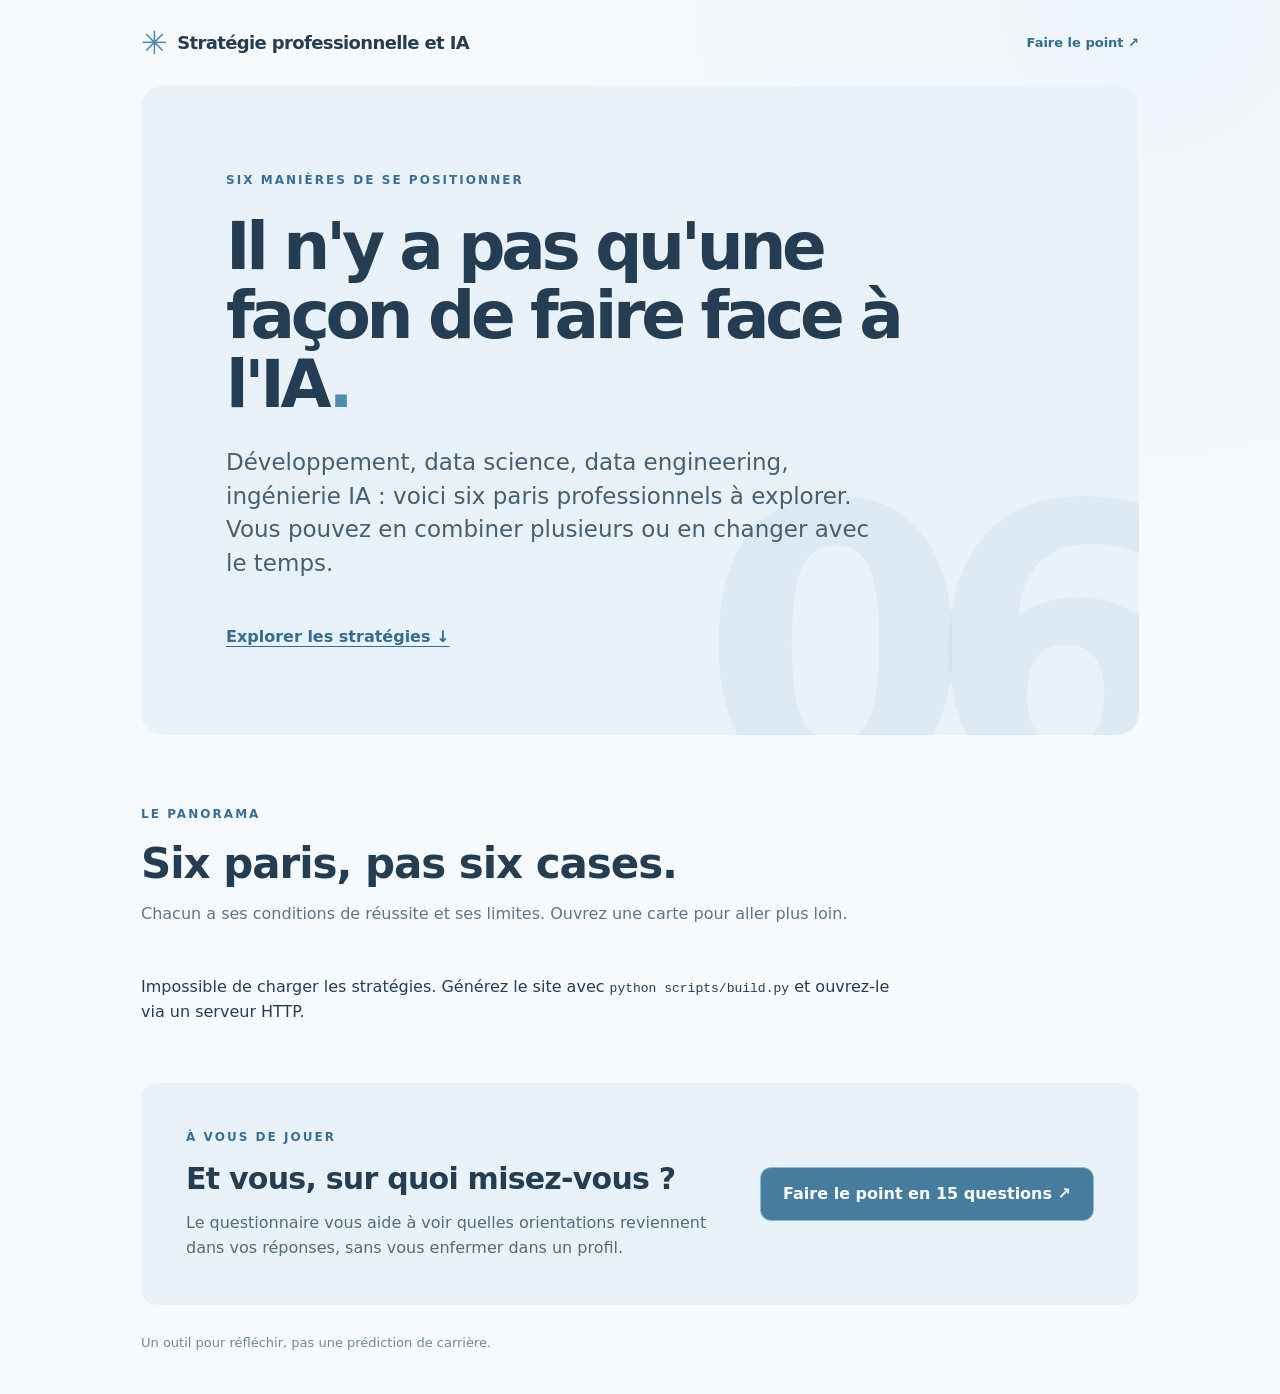
==== web/strategies.html @ f97ac29d "v1" ====
<!doctype html>
<html lang="fr">
<head>
  <meta charset="utf-8">
  <meta name="viewport" content="width=device-width, initial-scale=1">
  <meta name="theme-color" content="#f7fafc">
  <title>Les stratégies · Stratégie professionnelle et IA</title>
  <link rel="stylesheet" href="./styles.css">
  <script type="module" src="./strategies.js"></script>
</head>
<body>
  <main class="shell">
    <header class="masthead"><span class="mark" aria-hidden="true">✳</span><a class="brand-title brand-link" href="./">Stratégie professionnelle et IA</a><a class="nav-link" href="./">Faire le point ↗</a></header>
    <section class="strategy-hero" aria-labelledby="strategies-title">
      <p class="eyebrow">Six manières de se positionner</p>
      <h1 id="strategies-title">Il n'y a pas qu'une façon de faire face à l'IA<span class="accent">.</span></h1>
      <p class="lead">Développement, data science, data engineering, ingénierie IA&nbsp;: voici six paris professionnels à explorer. Vous pouvez en combiner plusieurs ou en changer avec le temps.</p>
      <a class="hero-anchor" href="#les-strategies">Explorer les stratégies ↓</a>
    </section>
    <section id="les-strategies" aria-labelledby="list-title">
      <div class="strategy-section-head"><p class="eyebrow">Le panorama</p><h2 id="list-title">Six paris, pas six cases.</h2><p>Chacun a ses conditions de réussite et ses limites. Ouvrez une carte pour aller plus loin.</p></div>
      <div id="strategy-cards" class="strategy-grid"></div>
      <p id="strategies-error" role="alert" hidden>Impossible de charger les stratégies. Générez le site avec <code>python scripts/build.py</code> et ouvrez-le via un serveur HTTP.</p>
    </section>
    <aside id="cross-cutting" class="strategy-aside" hidden></aside>
    <section class="strategy-cta"><div><p class="eyebrow">À vous de jouer</p><h2>Et vous, sur quoi misez-vous&nbsp;?</h2><p>Le questionnaire vous aide à voir quelles orientations reviennent dans vos réponses, sans vous enfermer dans un profil.</p></div><a class="primary cta-link" href="./">Faire le point en 15 questions ↗</a></section>
    <footer>Un outil pour réfléchir, pas une prédiction de carrière.</footer>
  </main>
</body>
</html>
---- web/styles.css ----
:root { color-scheme: light; font-family: system-ui, -apple-system, BlinkMacSystemFont, "Segoe UI", sans-serif; background: #f7fafc; color: #243d53; }
* { box-sizing: border-box; }
[hidden] { display: none !important; }
body { margin: 0; line-height: 1.55; background: radial-gradient(circle at 90% 0%, #eef5fa 0, transparent 34%), #f7fafc; }
button, input { font: inherit; }
button { cursor: pointer; }
a { color: #326d96; }
a:hover { color: #244e70; }
:focus-visible { outline: 3px solid #ffbb70; outline-offset: 4px; }
.shell { max-width: 1050px; margin: 0 auto; padding: 0 26px 40px; }
.masthead { display: flex; align-items: center; gap: 10px; min-height: 86px; font-weight: 800; letter-spacing: -.035em; font-size: 18px; }
.mark { color: #528aac; font-size: 32px; line-height: 1; }
.brand-title { line-height: 1.2; }
.brand-link { color: inherit; text-decoration: none; }
.brand-link:hover { color: #326d96; }
.nav-link { margin-left: auto; white-space: nowrap; font-size: 13px; font-weight: 690; letter-spacing: 0; text-decoration: none; }
.panel { background: #fff; border: 1px solid #e3ebf0; border-radius: 22px; padding: clamp(25px, 5vw, 60px); box-shadow: 0 18px 60px #284d6810; }
.intro { position: relative; overflow: hidden; background: #eaf2f9; color: #243d53; padding-top: clamp(60px, 9vw, 112px); padding-bottom: clamp(60px, 9vw, 108px); border: 0; }
.intro::after { content: "✳"; position: absolute; right: -65px; top: -145px; font-size: clamp(300px, 47vw, 530px); line-height: 1; color: #84b7d329; pointer-events: none; }
.intro > * { position: relative; z-index: 1; }
.intro-note { color: #526b7e; font-size: 13px; margin-top: 42px; }
.accent { color: #508bb0; }
.eyebrow { text-transform: uppercase; letter-spacing: .17em; font-size: 12px; color: #386f97; font-weight: 800; margin: 0 0 22px; }
h1 { font-size: clamp(36px, 6.5vw, 71px); letter-spacing: -.065em; line-height: 1.05; max-width: 790px; margin: 0 0 27px; }
h2 { font-size: clamp(23px, 3vw, 30px); letter-spacing: -.025em; margin: 34px 0 8px; }
h3 { margin: 24px 0 7px; font-size: 18px; }
p { max-width: 770px; }
.lead { font-size: clamp(19px, 2.6vw, 23px); line-height: 1.45; max-width: 625px; color: #465f73; }
.muted { color: #6c8190; }
.actions { display: flex; flex-wrap: wrap; align-items: center; gap: 17px; margin-top: 34px; }
.primary, .secondary { border-radius: 11px; border: 1px solid #8bb8d2; padding: 14px 22px; font-weight: 750; }
.primary { background: #467c9e; color: white; }
.primary:hover { background: #33698c; }
.secondary { color: #326d96; border-color: #d0e0e9; background: transparent; }
.secondary:hover { background: #f1f7fa; }
.share-tools button:disabled { opacity: .5; cursor: wait; }
.text-button { border: 0; padding: 12px 0; background: none; color: #326d96; text-decoration: underline; font-size: 14px; font-weight: 650; }
.progress-track { height: 8px; background: #edf3f6; border-radius: 8px; margin: 1px 0 52px; overflow: hidden; }
#progress-fill { height: 100%; width: 0; background: #78acc9; transition: width .2s ease; }
#question-content h1 { font-size: clamp(30px, 4.4vw, 49px); max-width: 800px; margin-bottom: 27px; }
fieldset { margin: 0; border: 0; padding: 0; width: 100%; }
legend { font-weight: 720; margin-bottom: 18px; }
.options { display: grid; gap: 12px; }
.option { display: flex; align-items: center; gap: 15px; border: 1px solid #e0eaf0; border-radius: 13px; padding: 18px 20px; cursor: pointer; background: #fafcfe; transition: border-color .15s, background-color .15s, transform .15s; }
.option:hover { border-color: #79aac7; background: #f0f7fb; transform: translateX(3px); }
.option:has(input:checked) { background: #e9f3f9; border-color: #6197b8; box-shadow: inset 0 0 0 1px #6197b8; }
.option:has(input:focus-visible) { outline: 3px solid #ffbb70; outline-offset: 3px; }
.option input { accent-color: #477fa3; flex: 0 0 auto; margin: 0; width: 20px; height: 20px; }
.option span { line-height: 1.4; }
.options.scale { grid-template-columns: repeat(5, minmax(0, 1fr)); gap: 10px; }
.scale .option { justify-content: center; padding: 13px 3px; min-height: 91px; font-size: clamp(27px, 4vw, 41px); font-weight: 790; letter-spacing: -.06em; }
.scale .option input { position: absolute; opacity: 0; width: 1px; height: 1px; }
.scale-anchors { display: flex; justify-content: space-between; gap: 20px; color: #5f7587; font-size: 13px; margin: 10px 0 0; }
.scale-anchors span:last-child { text-align: right; }
.special-options { margin-top: 26px; display: flex; flex-wrap: wrap; gap: 9px 16px; }
.special-options .option { padding: 10px 14px; font-size: 13px; border: 0; background: #f0f4f7; }
.special-options .option input { width: 16px; height: 16px; }
.quiz-actions { justify-content: space-between; margin-top: 40px; }
.summary { padding: 26px 28px; border-left: 5px solid #87b7d2; background: #eaf2f9; color: #243d53; border-radius: 5px 14px 14px 5px; }
.summary h2 { margin: 0 0 6px; }
.summary p { margin: 5px 0; }
.summary .muted { color: #5f7587; }
.share-tools { margin: 5px 0 30px; padding-top: 12px; border-top: 1px solid #e2eaf0; }
.share-actions { display: flex; align-items: center; gap: 5px 20px; flex-wrap: wrap; }
.share-label { color: #63798b; font-size: 13px; margin-right: 8px; }
.share-tools .text-button { padding: 7px 0; font-size: 13px; font-weight: 550; }
.share-tools p { margin: 3px 0 0; font-size: 13px; color: #526b7e; }
.share-tools p:empty { display: none; }
.visuals { display: grid; grid-template-columns: minmax(0, 1.1fr) minmax(260px, 0.9fr); gap: 16px; align-items: center; margin: 24px 0; }
#radar svg { display: block; width: 100%; max-width: 550px; margin: auto; }
.grid-ring { fill: none; stroke: #dce8ef; stroke-width: 1; }
.grid-axis { stroke: #dce8ef; stroke-width: 1; }
.result-shape { fill: #8bbbd344; stroke: #568fb2; stroke-width: 3; }
.result-dot { fill: #467c9e; }
.radar-label { fill: #536d7f; font: 13px system-ui, sans-serif; }
.score-row { margin: 0 0 16px; }
.score-row-head { display: flex; justify-content: space-between; gap: 10px; font-size: 14px; margin-bottom: 5px; }
.score-row-head strong { white-space: nowrap; }
.bar { background: #e8f0f5; border-radius: 10px; height: 8px; overflow: hidden; }
.bar > span { display: block; height: 100%; background: #78acc9; }
.strategy-detail { border-top: 1px solid #e2eaf0; }
.strategy-detail:last-child { border-bottom: 1px solid #e2eaf0; }
.strategy-detail summary { display: flex; justify-content: space-between; align-items: center; padding: 19px 3px; cursor: pointer; font-weight: 720; gap: 10px; }
.strategy-detail summary::after { content: "+"; font-size: 21px; color: #467c9e; }
.strategy-detail[open] summary::after { content: "−"; }
.detail-body { padding: 0 5px 25px; }
.detail-body ul { padding-left: 22px; margin: 7px 0 16px; }
.detail-body li { margin-bottom: 6px; }
.missing-links { display: flex; flex-wrap: wrap; gap: 6px 18px; }
.method { margin: 24px 0; padding: 0 4px; }
.method details { border-top: 1px solid #dce8ef; border-bottom: 1px solid #dce8ef; padding: 16px 0; }
.method summary { cursor: pointer; font-weight: 680; }
footer { color: #718799; font-size: 13px; }
.strategy-hero { position: relative; overflow: hidden; background: #eaf2f9; border-radius: 22px; padding: clamp(38px, 7vw, 85px); }
.strategy-hero::after { content: "06"; position: absolute; right: -10px; bottom: -110px; font-size: clamp(240px, 35vw, 390px); font-weight: 850; letter-spacing: -.12em; line-height: 1; color: #6da5c11a; pointer-events: none; }
.strategy-hero > * { position: relative; z-index: 1; }
.strategy-hero h1 { max-width: 780px; font-size: clamp(38px, 6vw, 66px); }
.strategy-hero .lead { max-width: 670px; }
.hero-anchor { display: inline-block; margin-top: 22px; font-weight: 750; text-underline-offset: 4px; }
.strategy-section-head { margin: 70px 0 32px; }
.strategy-section-head h2 { font-size: clamp(29px, 4vw, 42px); margin: 0 0 6px; }
.strategy-section-head .eyebrow { margin-bottom: 8px; }
.strategy-section-head p:last-child { margin: 0; color: #5f7587; }
.strategy-grid { display: grid; grid-template-columns: repeat(2, minmax(0, 1fr)); align-items: start; gap: 18px; }
.discovery-card { position: relative; overflow: hidden; background: #fff; border: 1px solid #e2eaf0; border-top: 4px solid #96bdd4; box-shadow: 0 8px 26px #284d680a; border-radius: 15px; padding: clamp(22px, 3vw, 34px); transition: transform .18s, box-shadow .18s; }
.discovery-card:nth-child(3n + 2) { border-top-color: #b8c6db; }
.discovery-card:nth-child(3n) { border-top-color: #8bb9bd; }
.discovery-card:hover { transform: translateY(-3px); box-shadow: 0 14px 35px #284d6818; }
.card-number { font-size: 13px; font-weight: 750; color: #668dab; letter-spacing: .14em; }
.discovery-card h3 { margin: 22px 0 14px; font-size: clamp(23px, 2.6vw, 30px); line-height: 1.18; letter-spacing: -.04em; max-width: 360px; }
.card-pari { margin: 0; min-height: 92px; font-size: 16px; line-height: 1.5; color: #4c6273; }
.card-details { border-top: 1px solid #e3ebf0; margin-top: 27px; padding-top: 14px; }
.card-details summary { color: #326d96; font-weight: 750; cursor: pointer; list-style: none; display: flex; justify-content: space-between; align-items: center; }
.card-details summary::-webkit-details-marker { display: none; }
.card-details summary::after { content: "+"; font-size: 25px; font-weight: 400; }
.card-details[open] summary::after { content: "−"; }
.card-details-body { margin-top: 22px; border-top: 1px solid #edf1f4; font-size: 14px; line-height: 1.55; }
.card-details-body h4 { font-size: 15px; margin: 20px 0 6px; }
.card-details-body p { margin: 0 0 10px; }
.card-details-body ul { padding-left: 19px; margin: 5px 0 16px; }
.card-details-body li { margin: 0 0 7px; }
.card-details-body .portrait { margin: 8px 0; }
.strategy-aside { background: #f0f6fa; border-radius: 16px; padding: 28px 35px; margin: 34px 0 70px; }
.strategy-aside .aside-kicker { color: #326d96; font-weight: 750; font-size: 13px; letter-spacing: .06em; text-transform: uppercase; }
.strategy-aside h2 { margin: 6px 0 10px; }
.strategy-aside p { margin: 7px 0; }
.strategy-cta { display: flex; gap: 22px; align-items: center; justify-content: space-between; background: #eaf2f9; border-radius: 16px; padding: clamp(25px, 4vw, 45px); margin: 58px 0 28px; }
.strategy-cta h2 { margin: 0; }
.strategy-cta .eyebrow { margin-bottom: 10px; }
.strategy-cta p:last-child { margin: 8px 0 0; color: #526b7e; }
.cta-link { display: inline-block; white-space: nowrap; text-decoration: none; }
.cta-link:hover { color: white; }
@media (max-width: 700px) { .shell { padding: 0 14px 30px; } .masthead { min-height: 68px; font-size: 15px; flex-wrap: wrap; padding: 10px 0; } .nav-link { font-size: 12px; } .panel { padding: 27px 19px; } .intro { padding: 60px 23px; } .intro::after { right: -170px; top: -40px; } .visuals { display: block; } .radar-label { font-size: 14px; } .quiz-actions { gap: 10px; } .scale .option { min-height: 70px; } .strategy-hero { padding: 48px 25px; } .strategy-hero::after { bottom: -55px; right: -70px; } .strategy-grid { grid-template-columns: 1fr; } .card-pari { min-height: 0; } .strategy-section-head { margin-top: 50px; } .strategy-aside { margin-bottom: 38px; padding: 24px; } .strategy-cta { display: block; } .cta-link { margin-top: 20px; white-space: normal; } }
@media (prefers-reduced-motion: reduce) { #progress-fill, .option { transition: none; } }
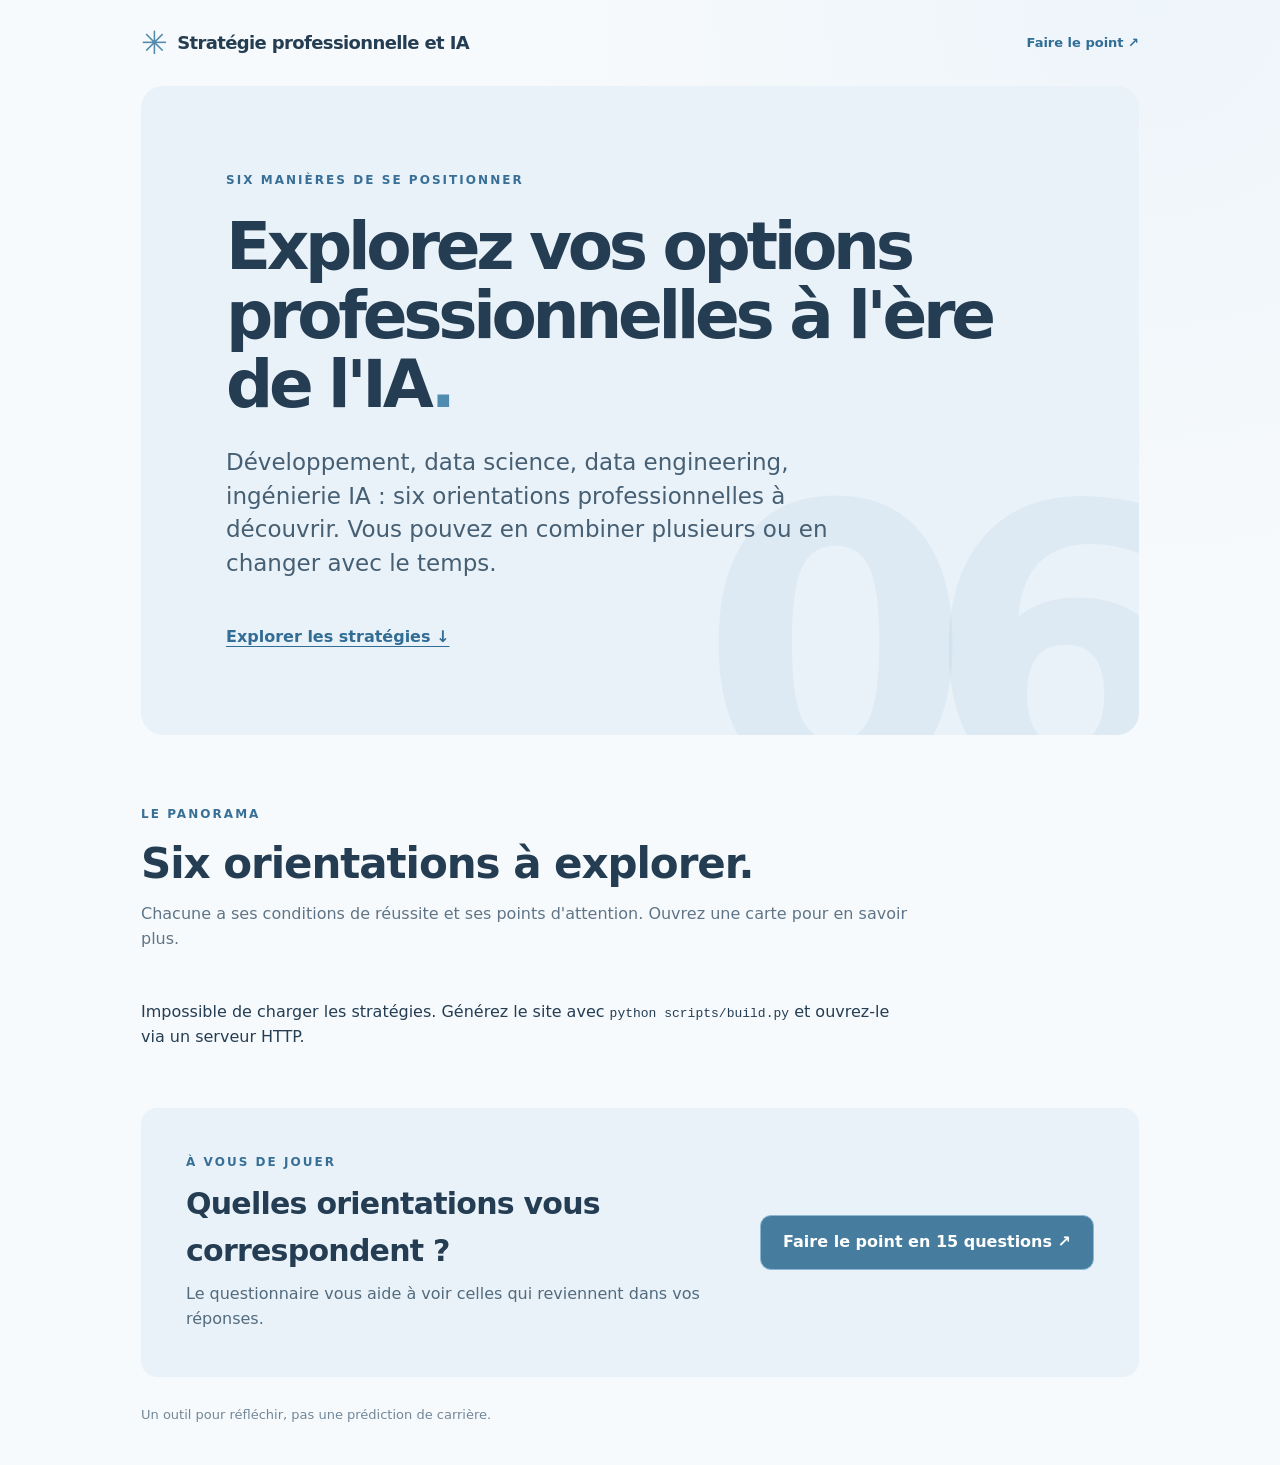
==== commit b06eea64: "v1.01" ====
--- a/web/strategies.html
+++ b/web/strategies.html
@@ -13,17 +13,17 @@
     <header class="masthead"><span class="mark" aria-hidden="true">✳</span><a class="brand-title brand-link" href="./">Stratégie professionnelle et IA</a><a class="nav-link" href="./">Faire le point ↗</a></header>
     <section class="strategy-hero" aria-labelledby="strategies-title">
       <p class="eyebrow">Six manières de se positionner</p>
-      <h1 id="strategies-title">Il n'y a pas qu'une façon de faire face à l'IA<span class="accent">.</span></h1>
-      <p class="lead">Développement, data science, data engineering, ingénierie IA&nbsp;: voici six paris professionnels à explorer. Vous pouvez en combiner plusieurs ou en changer avec le temps.</p>
+      <h1 id="strategies-title">Explorez vos options professionnelles à l'ère de l'IA<span class="accent">.</span></h1>
+      <p class="lead">Développement, data science, data engineering, ingénierie IA&nbsp;: six orientations professionnelles à découvrir. Vous pouvez en combiner plusieurs ou en changer avec le temps.</p>
       <a class="hero-anchor" href="#les-strategies">Explorer les stratégies ↓</a>
     </section>
     <section id="les-strategies" aria-labelledby="list-title">
-      <div class="strategy-section-head"><p class="eyebrow">Le panorama</p><h2 id="list-title">Six paris, pas six cases.</h2><p>Chacun a ses conditions de réussite et ses limites. Ouvrez une carte pour aller plus loin.</p></div>
+      <div class="strategy-section-head"><p class="eyebrow">Le panorama</p><h2 id="list-title">Six orientations à explorer.</h2><p>Chacune a ses conditions de réussite et ses points d'attention. Ouvrez une carte pour en savoir plus.</p></div>
       <div id="strategy-cards" class="strategy-grid"></div>
       <p id="strategies-error" role="alert" hidden>Impossible de charger les stratégies. Générez le site avec <code>python scripts/build.py</code> et ouvrez-le via un serveur HTTP.</p>
     </section>
     <aside id="cross-cutting" class="strategy-aside" hidden></aside>
-    <section class="strategy-cta"><div><p class="eyebrow">À vous de jouer</p><h2>Et vous, sur quoi misez-vous&nbsp;?</h2><p>Le questionnaire vous aide à voir quelles orientations reviennent dans vos réponses, sans vous enfermer dans un profil.</p></div><a class="primary cta-link" href="./">Faire le point en 15 questions ↗</a></section>
+    <section class="strategy-cta"><div><p class="eyebrow">À vous de jouer</p><h2>Quelles orientations vous correspondent&nbsp;?</h2><p>Le questionnaire vous aide à voir celles qui reviennent dans vos réponses.</p></div><a class="primary cta-link" href="./">Faire le point en 15 questions ↗</a></section>
     <footer>Un outil pour réfléchir, pas une prédiction de carrière.</footer>
   </main>
 </body>
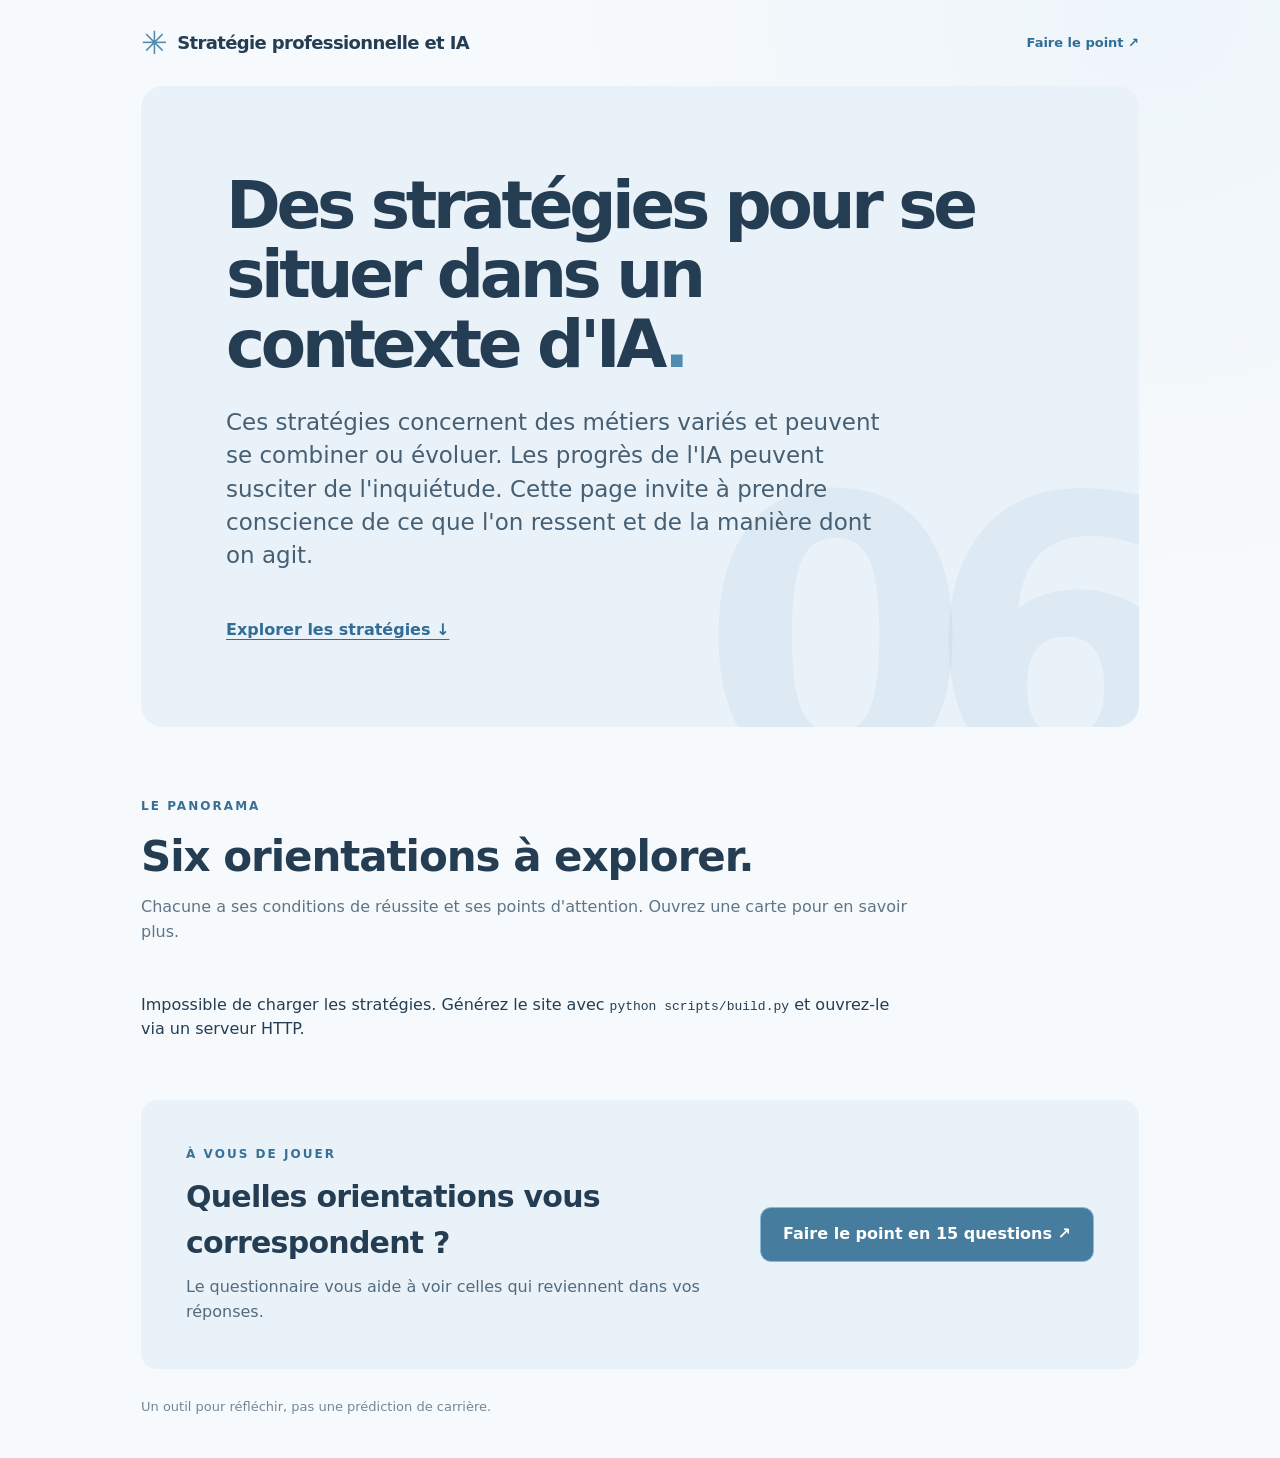
==== commit 874987d8: "V1.0.1" ====
--- a/web/strategies.html
+++ b/web/strategies.html
@@ -12,9 +12,8 @@
   <main class="shell">
     <header class="masthead"><span class="mark" aria-hidden="true">✳</span><a class="brand-title brand-link" href="./">Stratégie professionnelle et IA</a><a class="nav-link" href="./">Faire le point ↗</a></header>
     <section class="strategy-hero" aria-labelledby="strategies-title">
-      <p class="eyebrow">Six manières de se positionner</p>
-      <h1 id="strategies-title">Explorez vos options professionnelles à l'ère de l'IA<span class="accent">.</span></h1>
-      <p class="lead">Développement, data science, data engineering, ingénierie IA&nbsp;: six orientations professionnelles à découvrir. Vous pouvez en combiner plusieurs ou en changer avec le temps.</p>
+      <h1 id="strategies-title">Des stratégies pour se situer dans un contexte d'IA<span class="accent">.</span></h1>
+      <p class="lead">Ces stratégies concernent des métiers variés et peuvent se combiner ou évoluer. Les progrès de l'IA peuvent susciter de l'inquiétude. Cette page invite à prendre conscience de ce que l'on ressent et de la manière dont on agit.</p>
       <a class="hero-anchor" href="#les-strategies">Explorer les stratégies ↓</a>
     </section>
     <section id="les-strategies" aria-labelledby="list-title">
@@ -22,7 +21,6 @@
       <div id="strategy-cards" class="strategy-grid"></div>
       <p id="strategies-error" role="alert" hidden>Impossible de charger les stratégies. Générez le site avec <code>python scripts/build.py</code> et ouvrez-le via un serveur HTTP.</p>
     </section>
-    <aside id="cross-cutting" class="strategy-aside" hidden></aside>
     <section class="strategy-cta"><div><p class="eyebrow">À vous de jouer</p><h2>Quelles orientations vous correspondent&nbsp;?</h2><p>Le questionnaire vous aide à voir celles qui reviennent dans vos réponses.</p></div><a class="primary cta-link" href="./">Faire le point en 15 questions ↗</a></section>
     <footer>Un outil pour réfléchir, pas une prédiction de carrière.</footer>
   </main>
--- a/web/styles.css
+++ b/web/styles.css
@@ -120,15 +120,11 @@
 .card-details-body ul { padding-left: 19px; margin: 5px 0 16px; }
 .card-details-body li { margin: 0 0 7px; }
 .card-details-body .portrait { margin: 8px 0; }
-.strategy-aside { background: #f0f6fa; border-radius: 16px; padding: 28px 35px; margin: 34px 0 70px; }
-.strategy-aside .aside-kicker { color: #326d96; font-weight: 750; font-size: 13px; letter-spacing: .06em; text-transform: uppercase; }
-.strategy-aside h2 { margin: 6px 0 10px; }
-.strategy-aside p { margin: 7px 0; }
 .strategy-cta { display: flex; gap: 22px; align-items: center; justify-content: space-between; background: #eaf2f9; border-radius: 16px; padding: clamp(25px, 4vw, 45px); margin: 58px 0 28px; }
 .strategy-cta h2 { margin: 0; }
 .strategy-cta .eyebrow { margin-bottom: 10px; }
 .strategy-cta p:last-child { margin: 8px 0 0; color: #526b7e; }
 .cta-link { display: inline-block; white-space: nowrap; text-decoration: none; }
 .cta-link:hover { color: white; }
-@media (max-width: 700px) { .shell { padding: 0 14px 30px; } .masthead { min-height: 68px; font-size: 15px; flex-wrap: wrap; padding: 10px 0; } .nav-link { font-size: 12px; } .panel { padding: 27px 19px; } .intro { padding: 60px 23px; } .intro::after { right: -170px; top: -40px; } .visuals { display: block; } .radar-label { font-size: 14px; } .quiz-actions { gap: 10px; } .scale .option { min-height: 70px; } .strategy-hero { padding: 48px 25px; } .strategy-hero::after { bottom: -55px; right: -70px; } .strategy-grid { grid-template-columns: 1fr; } .card-pari { min-height: 0; } .strategy-section-head { margin-top: 50px; } .strategy-aside { margin-bottom: 38px; padding: 24px; } .strategy-cta { display: block; } .cta-link { margin-top: 20px; white-space: normal; } }
+@media (max-width: 700px) { .shell { padding: 0 14px 30px; } .masthead { min-height: 68px; font-size: 15px; flex-wrap: wrap; padding: 10px 0; } .nav-link { font-size: 12px; } .panel { padding: 27px 19px; } .intro { padding: 60px 23px; } .intro::after { right: -170px; top: -40px; } .visuals { display: block; } .radar-label { font-size: 14px; } .quiz-actions { gap: 10px; } .scale .option { min-height: 70px; } .strategy-hero { padding: 48px 25px; } .strategy-hero::after { bottom: -55px; right: -70px; } .strategy-grid { grid-template-columns: 1fr; } .card-pari { min-height: 0; } .strategy-section-head { margin-top: 50px; } .strategy-cta { display: block; } .cta-link { margin-top: 20px; white-space: normal; } }
 @media (prefers-reduced-motion: reduce) { #progress-fill, .option { transition: none; } }
